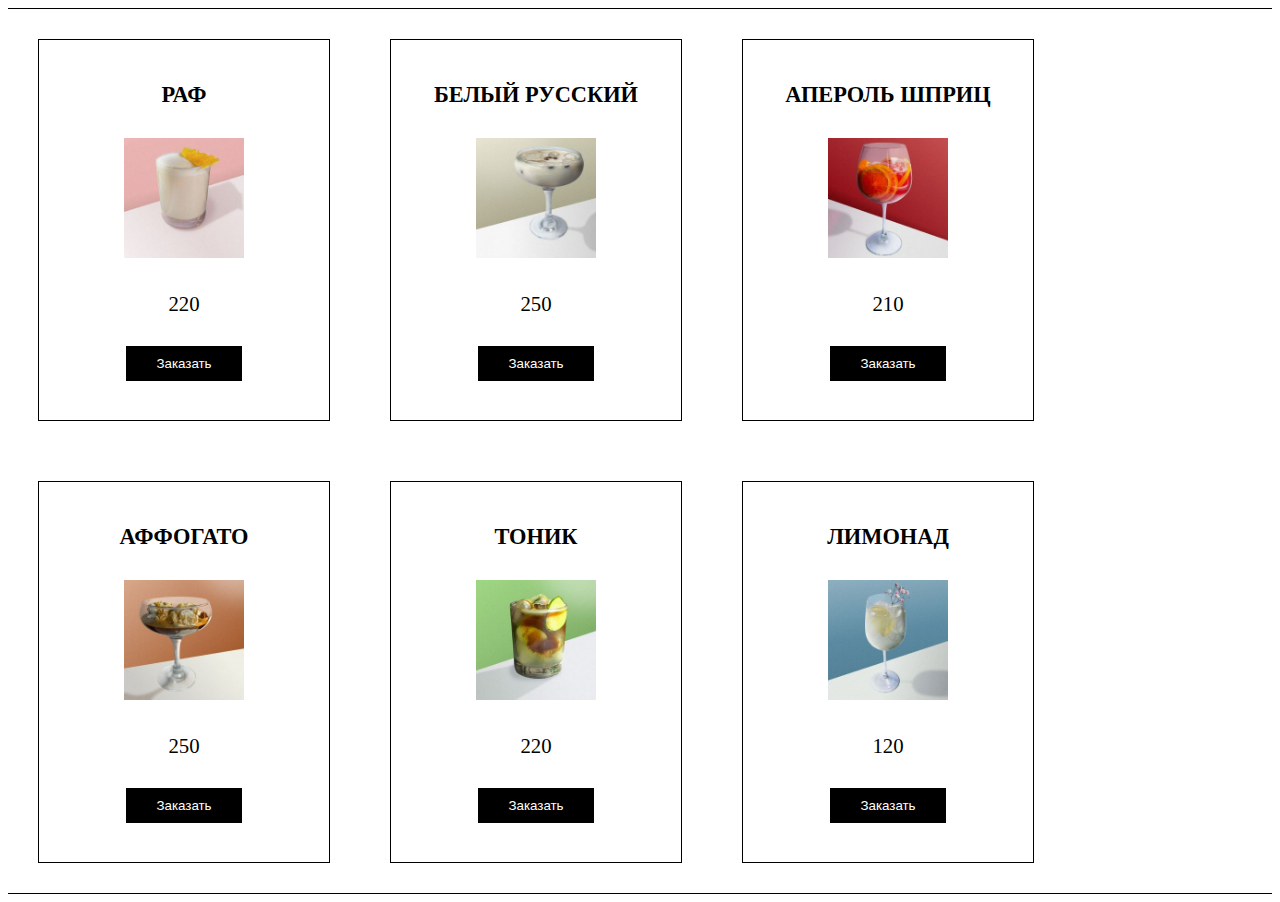
==== index.html @ c539ce63 "First commit." ====
<!DOCTYPE html>
<html lang="en">
<head>
	<meta charset="UTF-8">
	<meta http-equiv="X-UA-Compatible" content="IE=edge">
	<meta name="viewport" content="width=device-width, initial-scale=1.0">
	<link rel="stylesheet" href="./css/style.css">
	<script src="https://telegram.org/js/telegram-web-app.js"></script>
	<title>PostBot</title>
</head>
<body>
<header></header>
<main>
	<div class="mini-cart"></div>
	<div class="goods-out"></div>
</main>
<footer></footer>

	<script src="./js/jquery-3.6.0.min.js"></script>
	<script src="./js/gettg.js"></script>
	<script src="./js/main.js"></script>
 </body>
</html>
---- css/style.css ----
/*body{
	color: var(--tg-theme-text-color);
	background: var(--tg-theme-bg-color);
	display: flex;
	flex-direction: column;
	align-items: center;
	font-size: 18px;
 }

 .hint{
	color: var(--tg-theme-hint-color);
 }

 .link{
	color: var(--tg-theme-link-color);
 }

 .button{
	background: var(--tg-theme-button-color);
	color: var(--tg-theme-button-text-color);
	border-radius: 10px;
	font-size: 18px;
 }

 .button:not(:last-child){
	margin-bottom: 20px
 }

 #usercard{
	text-align: center;
 } */
 
 .cart {
	width: 250px;
	height: 340px;
	border: 1px solid black;
	margin: 30px;
	float: left;
	text-align: center;
	padding: 20px;
}

img {
	max-width: 120px;
}

.cart .name {
	font-size: 1.4rem;
	font-weight: bold;
	text-transform: uppercase;
	margin-bottom: 30px;
}

.cart .cost {
	font-size: 1.3rem;
	margin: 30px 0;
}

.cart .add-to-cart {
	font-style: 1.1rem;
	background-color: black;
	color: white;
	padding: 10px 30px;
	border: none;
	transition: all .2s linear;
	cursor: pointer;
}

.cart .add-to-cart:active {
   transform: scale(-0.1);
}

.goods-out {
	border-top: 1px solid black;
	border-bottom: 1px solid black;
}

.goods-out::after {
	content: "";
	display: block;
	clear: both;
}
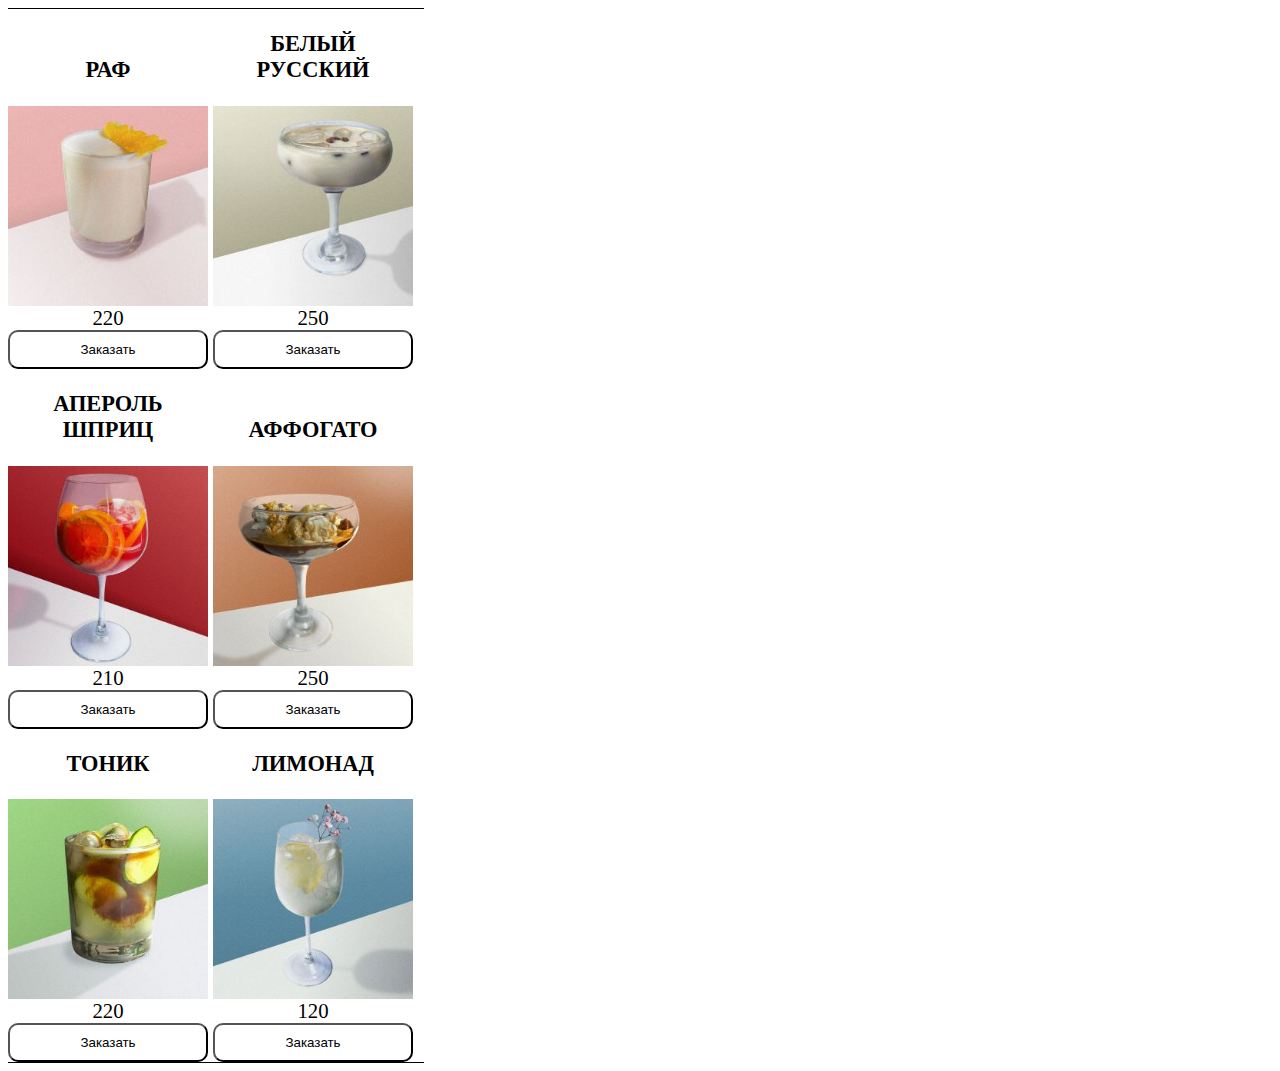
==== commit bbdcbf22: "The third commit. 1.1v. Added the output of the basket on top of the showcase. Added quantity contro" ====
--- a/index.html
+++ b/index.html
@@ -19,5 +19,6 @@
 	<script src="./js/jquery-3.6.0.min.js"></script>
 	<script src="./js/gettg.js"></script>
 	<script src="./js/main.js"></script>
+	<script src="./js/cart.js"></script>
  </body>
 </html> --- a/css/style.css
+++ b/css/style.css
@@ -30,47 +30,65 @@
 	text-align: center;
  } */
  
+ body{
+	max-width: 416px;
+	width: 100%;
+	color: var(--tg-theme-text-color);
+	background: var(--tg-theme-bg-color);
+	display: flex;
+	font-size: 18px;
+ }
+
  .cart {
-	width: 250px;
-	height: 340px;
-	border: 1px solid black;
-	margin: 30px;
-	float: left;
+	max-width: 200px;
+	width: 100%;
+	min-height: 300px;
+	margin-right: 0;
 	text-align: center;
-	padding: 20px;
+	display: flex;
+	flex-direction: column;
+	justify-content: flex-end;
+}
+
+.cart:nth-last-child(2n) {
+	margin-right: 5px;
 }
 
 img {
-	max-width: 120px;
+	max-width: 200px;
+	width: 100%;
 }
 
 .cart .name {
 	font-size: 1.4rem;
 	font-weight: bold;
 	text-transform: uppercase;
-	margin-bottom: 30px;
 }
 
 .cart .cost {
 	font-size: 1.3rem;
-	margin: 30px 0;
 }
 
 .cart .add-to-cart {
 	font-style: 1.1rem;
-	background-color: black;
-	color: white;
-	padding: 10px 30px;
-	border: none;
-	transition: all .2s linear;
+	background: var(--tg-theme-button-color);
+	color: var(--tg-theme-button-text-color);
+	border-radius: 10px;
+	transition: all .1s ease-in-out;
 	cursor: pointer;
+	width: 100%;
+	padding: 10px;
 }
 
 .cart .add-to-cart:active {
-   transform: scale(-0.1);
+   transform: scale(-0.01);
 }
 
 .goods-out {
+	width: 100%;
+	display: flex;
+	flex-direction: row;
+	flex-wrap: wrap;
 	border-top: 1px solid black;
 	border-bottom: 1px solid black;
 }
@@ -79,4 +97,15 @@
 	content: "";
 	display: block;
 	clear: both;
+}
+
+.mini-cart img {
+	max-width: 48px;
+}
+
+.mini-cart button {
+	background: var(--tg-theme-button-color);
+	color: var(--tg-theme-button-text-color);
+	border-radius: 10px;
+	cursor: pointer;
 }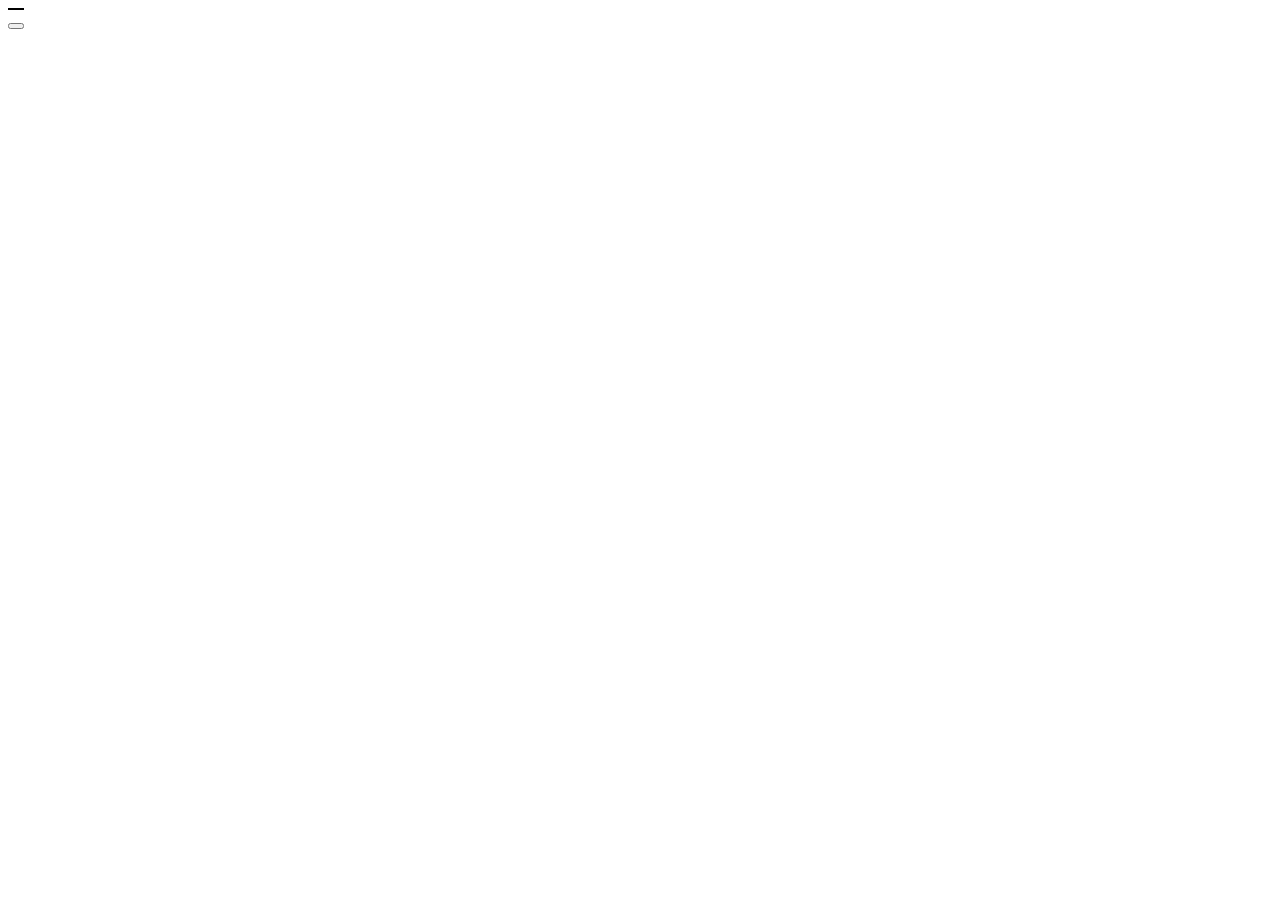
==== commit 714e179b: "Fourth commit. 1.1.v Optimizing the script." ====
--- a/index.html
+++ b/index.html
@@ -11,14 +11,16 @@
 <body>
 <header></header>
 <main>
+	<div id="usercard"> <!--Карта профиля, человека, который к нам обратился-->
+	</div>
 	<div class="mini-cart"></div>
 	<div class="goods-out"></div>
+	<button class="test-btn"></button>
 </main>
 <footer></footer>
 
 	<script src="./js/jquery-3.6.0.min.js"></script>
-	<script src="./js/gettg.js"></script>
 	<script src="./js/main.js"></script>
-	<script src="./js/cart.js"></script>
+
  </body>
-</html> +</html>--- a/css/style.css
+++ b/css/style.css
@@ -39,6 +39,7 @@
 	font-size: 18px;
  }
 
+
  .cart {
 	max-width: 200px;
 	width: 100%;
@@ -78,10 +79,11 @@
 	cursor: pointer;
 	width: 100%;
 	padding: 10px;
+	border: none;
 }
 
 .cart .add-to-cart:active {
-   transform: scale(-0.01);
+   border: 1px solid grey;
 }
 
 .goods-out {
@@ -108,4 +110,5 @@
 	color: var(--tg-theme-button-text-color);
 	border-radius: 10px;
 	cursor: pointer;
+	border: none;
 }